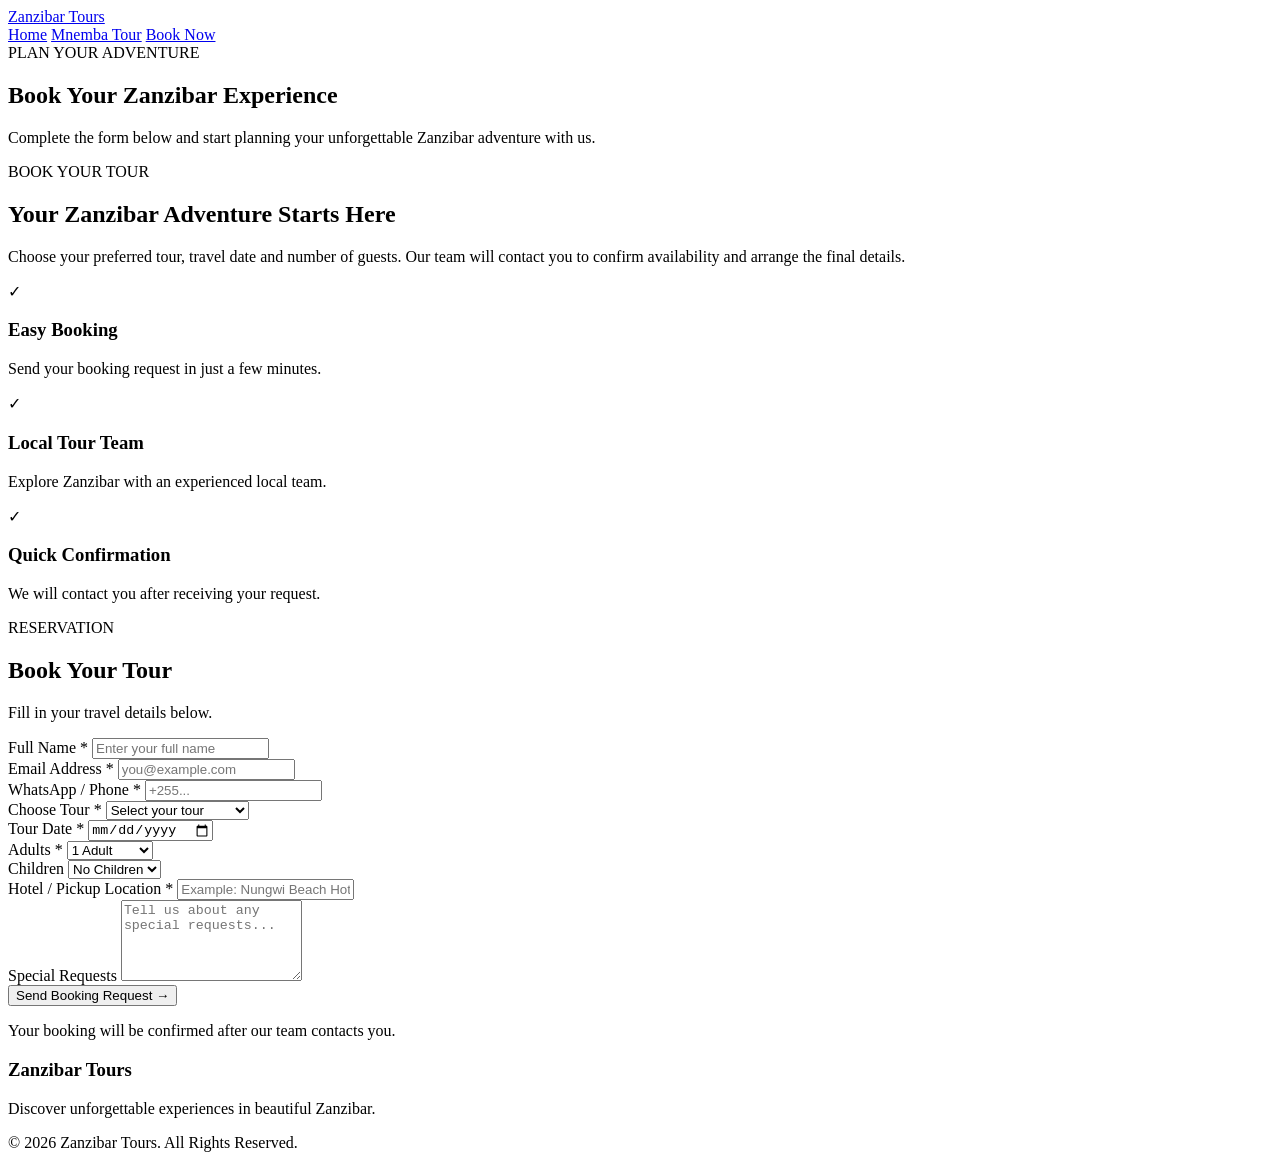
==== booking.html @ a99c2ee2 "Add files via upload" ====
<!DOCTYPE html>
<html lang="en">

<head>
    <meta charset="UTF-8">
    <meta name="viewport" content="width=device-width, initial-scale=1.0">

    <title>Book Your Zanzibar Tour</title>

    <!-- Your main CSS -->
    <link rel="stylesheet" href="css/booking.css">

    <!-- Google Font -->
    <link rel="preconnect" href="https://fonts.googleapis.com">
    <link rel="preconnect" href="https://fonts.gstatic.com" crossorigin>
    <link href="https://fonts.googleapis.com/css2?family=DM+Sans:wght@400;500;600;700&family=Playfair+Display:wght@600;700&display=swap"
          rel="stylesheet">
</head>

<body>

<!-- =====================================================
     NAVBAR
===================================================== -->

<header class="booking-header">

    <div class="booking-nav">

        <a href="index.html" class="booking-logo">
            Zanzibar Tours
        </a>

        <nav>
            <a href="index.html">Home</a>
            <a href="mnemba.html">Mnemba Tour</a>
            <a href="booking.html" class="nav-book-btn">Book Now</a>
        </nav>

    </div>

</header>


<!-- =====================================================
     BOOKING HERO
===================================================== -->

<section class="booking-hero">

    <div class="booking-hero-content">

        <span>PLAN YOUR ADVENTURE</span>

        <h1>Book Your Zanzibar Experience</h1>

        <p>
            Complete the form below and start planning your
            unforgettable Zanzibar adventure with us.
        </p>

    </div>

</section>


<!-- =====================================================
     BOOKING SECTION
===================================================== -->

<section class="booking-section">

    <div class="booking-container">


        <!-- LEFT SIDE -->

        <div class="booking-info">

            <span class="small-title">BOOK YOUR TOUR</span>

            <h2>Your Zanzibar Adventure Starts Here</h2>

            <p>
                Choose your preferred tour, travel date and number
                of guests. Our team will contact you to confirm
                availability and arrange the final details.
            </p>


            <div class="booking-benefit">

                <div class="benefit-icon">✓</div>

                <div>
                    <h3>Easy Booking</h3>
                    <p>Send your booking request in just a few minutes.</p>
                </div>

            </div>


            <div class="booking-benefit">

                <div class="benefit-icon">✓</div>

                <div>
                    <h3>Local Tour Team</h3>
                    <p>
                        Explore Zanzibar with an experienced local team.
                    </p>
                </div>

            </div>


            <div class="booking-benefit">

                <div class="benefit-icon">✓</div>

                <div>
                    <h3>Quick Confirmation</h3>
                    <p>
                        We will contact you after receiving your request.
                    </p>
                </div>

            </div>

        </div>



        <!-- RIGHT SIDE / FORM -->

        <div class="booking-form-card">

            <div class="form-heading">

                <span>RESERVATION</span>

                <h2>Book Your Tour</h2>

                <p>Fill in your travel details below.</p>

            </div>


            <form
                id="bookingForm"
                action="https://formsubmit.co/rieutoursandsafaris@gmail.com"
                method="POST"
            >

                <!-- FORMSUBMIT SETTINGS -->
                <input type="hidden" name="_subject" value="New Zanzibar Tour Booking Request">
                <input type="hidden" name="_template" value="table">
                <input type="hidden" name="_next" value="thank-you.html">
                <input type="hidden" name="_captcha" value="false">


                <!-- NAME -->

                <div class="form-group">

                    <label for="name">Full Name *</label>

                    <input
                        type="text"
                        id="name"
                        name="name"
                        placeholder="Enter your full name"
                        required
                    >

                </div>



                <!-- EMAIL + PHONE -->

                <div class="form-row">

                    <div class="form-group">

                        <label for="email">Email Address *</label>

                        <input
                            type="email"
                            id="email"
                            name="email"
                            placeholder="you@example.com"
                            required
                        >

                    </div>


                    <div class="form-group">

                        <label for="phone">WhatsApp / Phone *</label>

                        <input
                            type="tel"
                            id="phone"
                            name="phone"
                            placeholder="+255..."
                            required
                        >

                    </div>

                </div>



                <!-- TOUR -->

                <div class="form-group">

                    <label for="tour">Choose Tour *</label>

                    <select id="tour" name="tour" required>

                        <option value="">Select your tour</option>

                        <option value="Mnemba Island Tour">
                            Mnemba Island Tour
                        </option>

                        <option value="Safari Blue">
                            Safari Blue
                        </option>

                        <option value="Stone Town Tour">
                            Stone Town Tour
                        </option>

                        <option value="Prison Island Tour">
                            Prison Island Tour
                        </option>

                        <option value="Spice Farm Tour">
                            Spice Farm Tour
                        </option>

                        <option value="Jozani Forest">
                            Jozani Forest
                        </option>

                    </select>

                </div>



                <!-- DATE -->

                <div class="form-group">

                    <label for="date">Tour Date *</label>

                    <input
                        type="date"
                        id="date"
                        name="date"
                        required
                    >

                </div>



                <!-- PEOPLE -->

                <div class="form-row">

                    <div class="form-group">

                        <label for="adults">Adults *</label>

                        <select id="adults" name="adults" required>

                            <option value="1">1 Adult</option>
                            <option value="2">2 Adults</option>
                            <option value="3">3 Adults</option>
                            <option value="4">4 Adults</option>
                            <option value="5">5 Adults</option>
                            <option value="6">6 Adults</option>
                            <option value="7">7 Adults</option>
                            <option value="8">8 Adults</option>
                            <option value="9">9 Adults</option>
                            <option value="10+">10+ Adults</option>

                        </select>

                    </div>


                    <div class="form-group">

                        <label for="children">Children</label>

                        <select id="children" name="children">

                            <option value="0">No Children</option>
                            <option value="1">1 Child</option>
                            <option value="2">2 Children</option>
                            <option value="3">3 Children</option>
                            <option value="4">4 Children</option>
                            <option value="5+">5+ Children</option>

                        </select>

                    </div>

                </div>



                <!-- HOTEL -->

                <div class="form-group">

                    <label for="hotel">Hotel / Pickup Location *</label>

                    <input
                        type="text"
                        id="hotel"
                        name="hotel"
                        placeholder="Example: Nungwi Beach Hotel"
                        required
                    >

                </div>



                <!-- MESSAGE -->

                <div class="form-group">

                    <label for="message">
                        Special Requests
                    </label>

                    <textarea
                        id="message"
                        name="message"
                        rows="5"
                        placeholder="Tell us about any special requests..."
                    ></textarea>

                </div>



                <!-- BUTTON -->

                <button type="submit" class="booking-submit">

                    Send Booking Request →

                </button>


                <p class="booking-note">
                    Your booking will be confirmed after our team
                    contacts you.
                </p>

            </form>

        </div>

    </div>

</section>


<!-- =====================================================
     FOOTER
===================================================== -->

<footer class="booking-footer">

    <div>

        <h3>Zanzibar Tours</h3>

        <p>
            Discover unforgettable experiences in beautiful Zanzibar.
        </p>

    </div>

    <p>
        © 2026 Zanzibar Tours. All Rights Reserved.
    </p>

</footer>



<!-- =====================================================
     JAVASCRIPT
===================================================== -->

<script>

    /* Prevent booking past dates */

    const dateInput = document.getElementById("date");

    const today = new Date().toISOString().split("T")[0];

    dateInput.min = today;



    /* Get tour from URL */

    const params = new URLSearchParams(window.location.search);

    const selectedTour = params.get("tour");

    if (selectedTour) {

        const tourSelect = document.getElementById("tour");

        for (let option of tourSelect.options) {

            if (
                option.value.toLowerCase() ===
                selectedTour.toLowerCase()
            ) {

                option.selected = true;

                break;

            }

        }

    }

    /* Form now submits for real to FormSubmit, which emails
       the booking to rieutoursandsafaris@gmail.com — no
       JavaScript submit-blocking needed here anymore. */

</script>


</body>

</html>
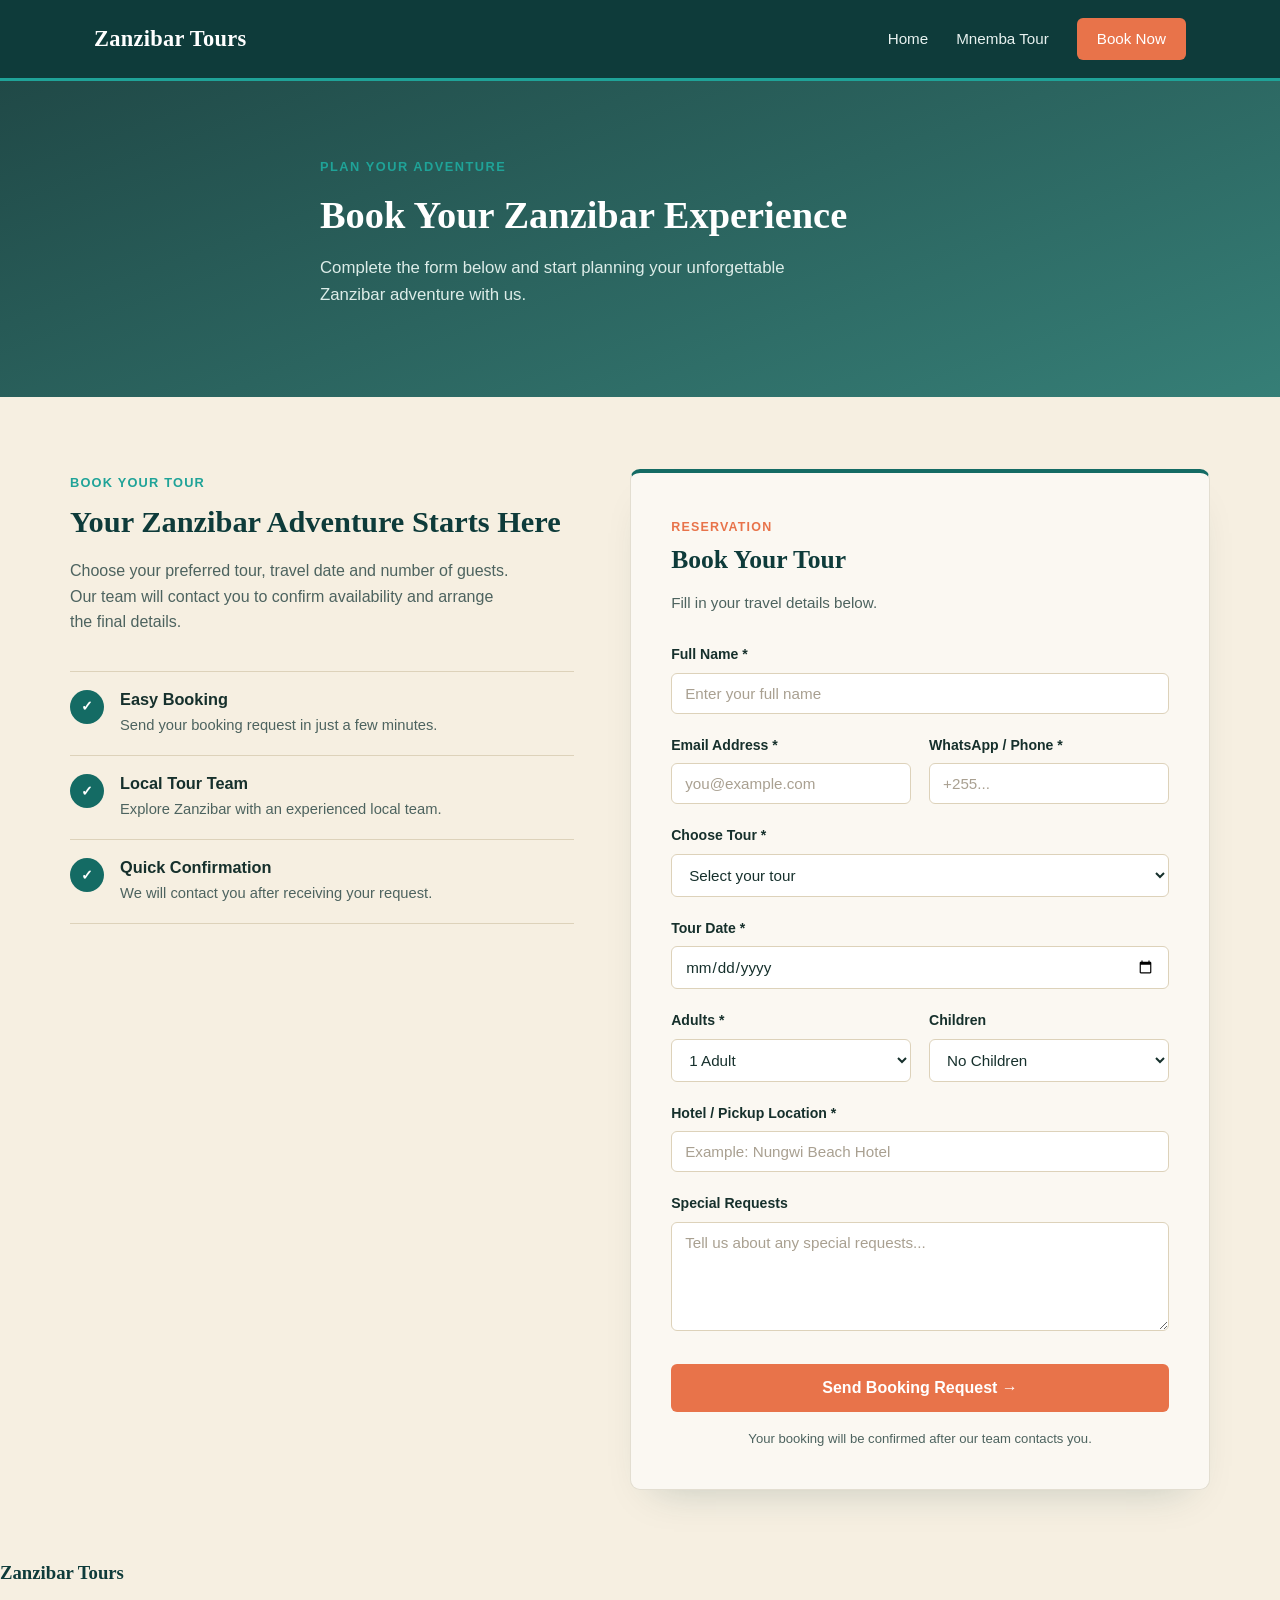
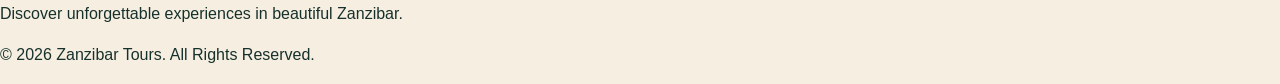
==== commit e1514808: "Update booking.html" ====
--- a/booking.html
+++ b/booking.html
@@ -8,7 +8,7 @@
     <title>Book Your Zanzibar Tour</title>
 
     <!-- Your main CSS -->
-    <link rel="stylesheet" href="css/booking.css">
+    <link rel="stylesheet" href="booking.css">
 
     <!-- Google Font -->
     <link rel="preconnect" href="https://fonts.googleapis.com">
--- a/booking.css
+++ b/booking.css
@@ -0,0 +1,480 @@
+/* =====================================================
+   ZANZIBAR TOURS — BOOKING PAGE
+   Palette inspired by the Mnemba lagoon at different times
+   of day: deep ocean teal, sun-bleached sand, and a coral
+   sunset accent used sparingly for the one moment that
+   should stand out — the "Send Booking Request" button.
+===================================================== */
+ 
+:root {
+  --ocean-deep: #0e3b3a;      /* deep water / header, footer */
+  --ocean: #146b64;           /* primary teal */
+  --lagoon: #1fa398;          /* lighter teal accent */
+  --sand: #f6efe1;            /* warm background */
+  --sand-light: #fbf8f2;      /* card background */
+  --coral: #e8734a;           /* sunset accent — used once */
+  --coral-dark: #cf5c35;
+  --ink: #16302c;             /* body text */
+  --ink-soft: #4d635f;        /* secondary text */
+  --line: #ddd2ba;            /* borders on sand */
+  --line-soft: #e3ded1;
+ 
+  --font-display: 'Playfair Display', Georgia, serif;
+  --font-body: 'DM Sans', -apple-system, BlinkMacSystemFont, sans-serif;
+ 
+  --radius: 6px;
+  --radius-lg: 10px;
+}
+ 
+* {
+  box-sizing: border-box;
+}
+ 
+body {
+  margin: 0;
+  font-family: var(--font-body);
+  color: var(--ink);
+  background: var(--sand);
+  line-height: 1.6;
+}
+ 
+a {
+  text-decoration: none;
+  color: inherit;
+}
+ 
+h1, h2, h3 {
+  font-family: var(--font-display);
+  color: var(--ocean-deep);
+  margin: 0 0 0.5em;
+  line-height: 1.2;
+}
+ 
+/* =====================================================
+   HEADER / NAV
+===================================================== */
+ 
+.booking-header {
+  background: var(--ocean-deep);
+  border-bottom: 3px solid var(--lagoon);
+}
+ 
+.booking-nav {
+  max-width: 1140px;
+  margin: 0 auto;
+  padding: 18px 24px;
+  display: flex;
+  align-items: center;
+  justify-content: space-between;
+}
+ 
+.booking-logo {
+  font-family: var(--font-display);
+  font-size: 1.4rem;
+  font-weight: 700;
+  color: #fff;
+  letter-spacing: 0.3px;
+}
+ 
+.booking-nav nav {
+  display: flex;
+  align-items: center;
+  gap: 28px;
+}
+ 
+.booking-nav nav a {
+  color: #e8f2f0;
+  font-size: 0.95rem;
+  font-weight: 500;
+  transition: color 0.2s ease;
+}
+ 
+.booking-nav nav a:hover {
+  color: var(--lagoon);
+}
+ 
+.nav-book-btn {
+  background: var(--coral);
+  color: #fff !important;
+  padding: 9px 20px;
+  border-radius: var(--radius);
+  font-weight: 600;
+  transition: background 0.2s ease;
+}
+ 
+.nav-book-btn:hover {
+  background: var(--coral-dark);
+}
+ 
+/* =====================================================
+   HERO
+===================================================== */
+ 
+.booking-hero {
+  background:
+    linear-gradient(160deg, rgba(14,59,58,0.92), rgba(20,107,100,0.85)),
+    url('data:image/svg+xml;utf8,<svg xmlns="http://www.w3.org/2000/svg" width="200" height="200"><path d="M0 100 Q50 80 100 100 T200 100" stroke="white" stroke-opacity="0.05" fill="none" stroke-width="6"/></svg>');
+  background-size: cover;
+  color: #fff;
+  padding: 72px 24px;
+  text-align: left;
+}
+ 
+.booking-hero-content {
+  max-width: 640px;
+  margin: 0 auto;
+}
+ 
+.booking-hero-content span {
+  display: inline-block;
+  font-size: 0.8rem;
+  font-weight: 600;
+  letter-spacing: 1.5px;
+  color: var(--lagoon);
+  margin-bottom: 14px;
+}
+ 
+.booking-hero-content h1 {
+  color: #fff;
+  font-size: 2.4rem;
+  margin-bottom: 16px;
+}
+ 
+.booking-hero-content p {
+  color: #dcece8;
+  font-size: 1.05rem;
+  max-width: 480px;
+}
+ 
+/* =====================================================
+   BOOKING SECTION LAYOUT
+===================================================== */
+ 
+.booking-section {
+  padding: 72px 24px;
+}
+ 
+.booking-container {
+  max-width: 1140px;
+  margin: 0 auto;
+  display: grid;
+  grid-template-columns: 1fr 1.15fr;
+  gap: 56px;
+  align-items: start;
+}
+ 
+/* ---------- LEFT: INFO ---------- */
+ 
+.small-title {
+  display: inline-block;
+  font-size: 0.8rem;
+  font-weight: 700;
+  letter-spacing: 1.2px;
+  color: var(--lagoon);
+  margin-bottom: 10px;
+}
+ 
+.booking-info h2 {
+  font-size: 1.9rem;
+  margin-bottom: 18px;
+}
+ 
+.booking-info > p {
+  color: var(--ink-soft);
+  margin-bottom: 36px;
+  max-width: 440px;
+}
+ 
+.booking-benefit {
+  display: flex;
+  gap: 16px;
+  padding: 18px 0;
+  border-top: 1px solid var(--line);
+}
+ 
+.booking-benefit:last-of-type {
+  border-bottom: 1px solid var(--line);
+}
+ 
+.benefit-icon {
+  flex-shrink: 0;
+  width: 34px;
+  height: 34px;
+  border-radius: 50%;
+  background: var(--ocean);
+  color: #fff;
+  display: flex;
+  align-items: center;
+  justify-content: center;
+  font-size: 0.9rem;
+  font-weight: 700;
+}
+ 
+.booking-benefit h3 {
+  font-family: var(--font-body);
+  font-size: 1.02rem;
+  font-weight: 700;
+  color: var(--ink);
+  margin-bottom: 4px;
+}
+ 
+.booking-benefit p {
+  color: var(--ink-soft);
+  font-size: 0.92rem;
+  margin: 0;
+}
+ 
+/* ---------- RIGHT: FORM CARD ---------- */
+ 
+.booking-form-card {
+  background: var(--sand-light);
+  border: 1px solid var(--line-soft);
+  border-top: 4px solid var(--ocean);
+  border-radius: var(--radius-lg);
+  padding: 40px;
+  box-shadow: 0 20px 40px -24px rgba(14, 59, 58, 0.25);
+}
+ 
+.form-heading span {
+  font-size: 0.78rem;
+  font-weight: 700;
+  letter-spacing: 1.2px;
+  color: var(--coral);
+}
+ 
+.form-heading h2 {
+  font-size: 1.6rem;
+  margin: 6px 0 4px;
+}
+ 
+.form-heading p {
+  color: var(--ink-soft);
+  margin-bottom: 28px;
+  font-size: 0.95rem;
+}
+ 
+.form-group {
+  margin-bottom: 20px;
+}
+ 
+.form-row {
+  display: grid;
+  grid-template-columns: 1fr 1fr;
+  gap: 18px;
+}
+ 
+label {
+  display: block;
+  font-size: 0.88rem;
+  font-weight: 600;
+  color: var(--ink);
+  margin-bottom: 7px;
+}
+ 
+input,
+select,
+textarea {
+  width: 100%;
+  font-family: var(--font-body);
+  font-size: 0.95rem;
+  color: var(--ink);
+  background: #fff;
+  border: 1px solid var(--line);
+  border-radius: var(--radius);
+  padding: 11px 13px;
+  transition: border-color 0.2s ease, box-shadow 0.2s ease;
+}
+ 
+textarea {
+  resize: vertical;
+  min-height: 90px;
+}
+ 
+input:focus,
+select:focus,
+textarea:focus {
+  outline: none;
+  border-color: var(--lagoon);
+  box-shadow: 0 0 0 3px rgba(31, 163, 152, 0.18);
+}
+ 
+input::placeholder,
+textarea::placeholder {
+  color: #a9a091;
+}
+ 
+.booking-submit {
+  width: 100%;
+  background: var(--coral);
+  color: #fff;
+  font-family: var(--font-body);
+  font-size: 1rem;
+  font-weight: 700;
+  border: none;
+  border-radius: var(--radius);
+  padding: 15px 20px;
+  cursor: pointer;
+  margin-top: 6px;
+  transition: background 0.2s ease, transform 0.15s ease;
+}
+ 
+.booking-submit:hover {
+  background: var(--coral-dark);
+  transform: translateY(-1px);
+}
+ 
+.booking-submit:active {
+  transform: translateY(0);
+}
+ 
+.booking-note {
+  text-align: center;
+  font-size: 0.82rem;
+  color: var(--ink-soft);
+  margin: 16px 0 0;
+}
+ /* ---------------------------------------------------------------------
+   13. FOOTER
+   --------------------------------------------------------------------- */
+.site-footer {
+  background-color: #0e3b3a;
+  color: rgba(238, 236, 230, 0.78);
+  padding-top: var(--space-xl);
+}
+ 
+.footer-grid {
+  display: grid;
+  grid-template-columns: 1.4fr 1fr 1fr 1fr;
+  gap: var(--space-lg);
+  padding-bottom: var(--space-lg);
+  border-bottom: 1px solid rgba(255, 255, 255, 0.1);
+}
+ 
+.footer-brand {
+  display: flex;
+  align-items: center;
+  gap: 0.7rem;
+  margin-bottom: var(--space-sm);
+}
+ 
+.footer-brand img { height: 34px; }
+ 
+.footer-brand-text {
+  font-family: var(--font-display);
+  font-size: 1.1rem;
+  color: var(--color-white);
+}
+ 
+.footer-social {
+  display: flex;
+  gap: 0.7rem;
+  margin-top: var(--space-sm);
+}
+ 
+.footer-social a {
+  width: 38px;
+  height: 38px;
+  border-radius: 50%;
+  border: 1px solid rgba(255, 255, 255, 0.2);
+  display: flex;
+  align-items: center;
+  justify-content: center;
+  transition: background 0.3s var(--ease), border-color 0.3s var(--ease), transform 0.3s var(--ease);
+}
+ 
+.footer-social a:hover {
+  background: var(--color-gold);
+  border-color: var(--color-gold);
+  transform: translateY(-3px);
+}
+ 
+.footer-col h4 {
+  color: var(--color-white);
+  font-family: var(--font-body);
+  font-size: 0.95rem;
+  font-weight: 600;
+  margin-bottom: var(--space-sm);
+}
+ 
+.footer-col ul li {
+  margin-bottom: 0.65rem;
+  font-size: 0.92rem;
+}
+ 
+.footer-col a {
+  transition: color 0.25s var(--ease);
+}
+ 
+.footer-col a:hover {
+  color: var(--color-gold);
+}
+ 
+.footer-bottom {
+  display: flex;
+  justify-content: space-between;
+  padding-block: var(--space-md);
+  font-size: 0.82rem;
+  color: rgba(11, 5, 92, 0.5);
+  flex-wrap: wrap;
+  gap: 0.5rem;
+}
+ 
+.whatsapp-float {
+  position: fixed;
+  bottom: 1.6rem;
+  right: 1.6rem;
+  z-index: 200;
+  width: 56px;
+  height: 56px;
+  border-radius: 50%;
+  background: #1FA855;
+  color: var(--color-white);
+  display: flex;
+  align-items: center;
+  justify-content: center;
+  font-size: 1.4rem;
+  box-shadow: 0 14px 30px -10px rgba(31, 168, 85, 0.6);
+  transition: transform 0.3s var(--ease), box-shadow 0.3s var(--ease);
+}
+ 
+.whatsapp-float:hover {
+  transform: scale(1.08);
+  box-shadow: 0 18px 36px -8px rgba(31, 168, 85, 0.7);
+}
+ 
+/* =====================================================
+   RESPONSIVE
+===================================================== */
+ 
+@media (max-width: 860px) {
+  .booking-container {
+    grid-template-columns: 1fr;
+  }
+ 
+  .booking-nav nav {
+    gap: 16px;
+  }
+ 
+  .booking-hero {
+    padding: 56px 20px;
+  }
+ 
+  .booking-hero-content h1 {
+    font-size: 1.9rem;
+  }
+ 
+  .booking-form-card {
+    padding: 28px;
+  }
+}
+ 
+@media (max-width: 520px) {
+  .form-row {
+    grid-template-columns: 1fr;
+  }
+ 
+  .booking-nav {
+    flex-direction: column;
+    gap: 12px;
+  }
+}
